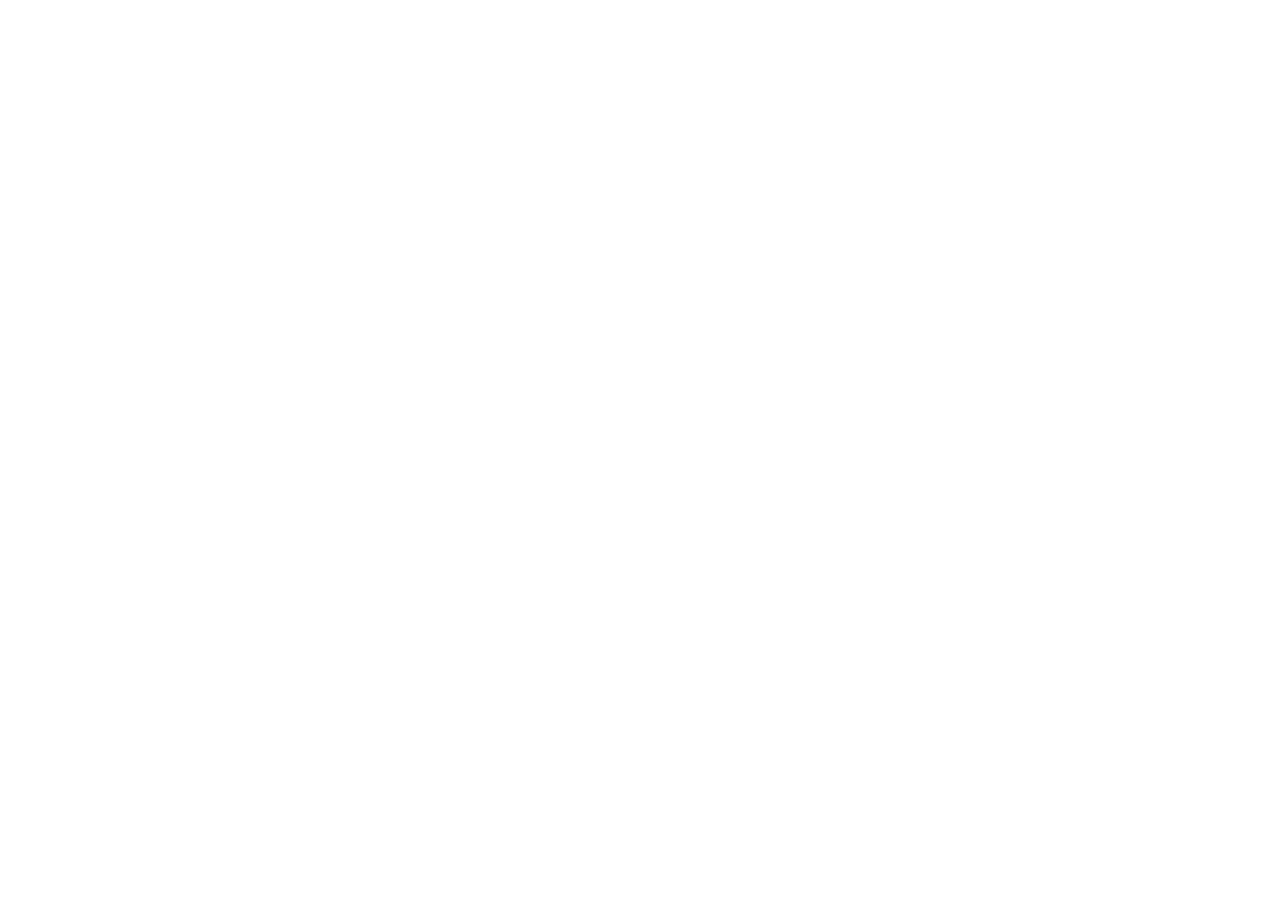
==== index.html @ f191fce3 "프로젝트 시작" ====
<!DOCTYPE html>
<html lang="ko">
  <head>
    <meta charset="UTF-8" />
    <meta name="viewport" content="width=device-width, initial-scale=1.0" />
    <link rel="stylesheet" href="./styles/index.css" />
    <title>MinuFlix</title>
  </head>
  <body>
    <div class="wrap">
      <header></header>

      <main></main>

      <footer></footer>
    </div>
  </body>
</html>
---- styles/index.css ----
@import url(./reset.css);
@import url(./variable.css);
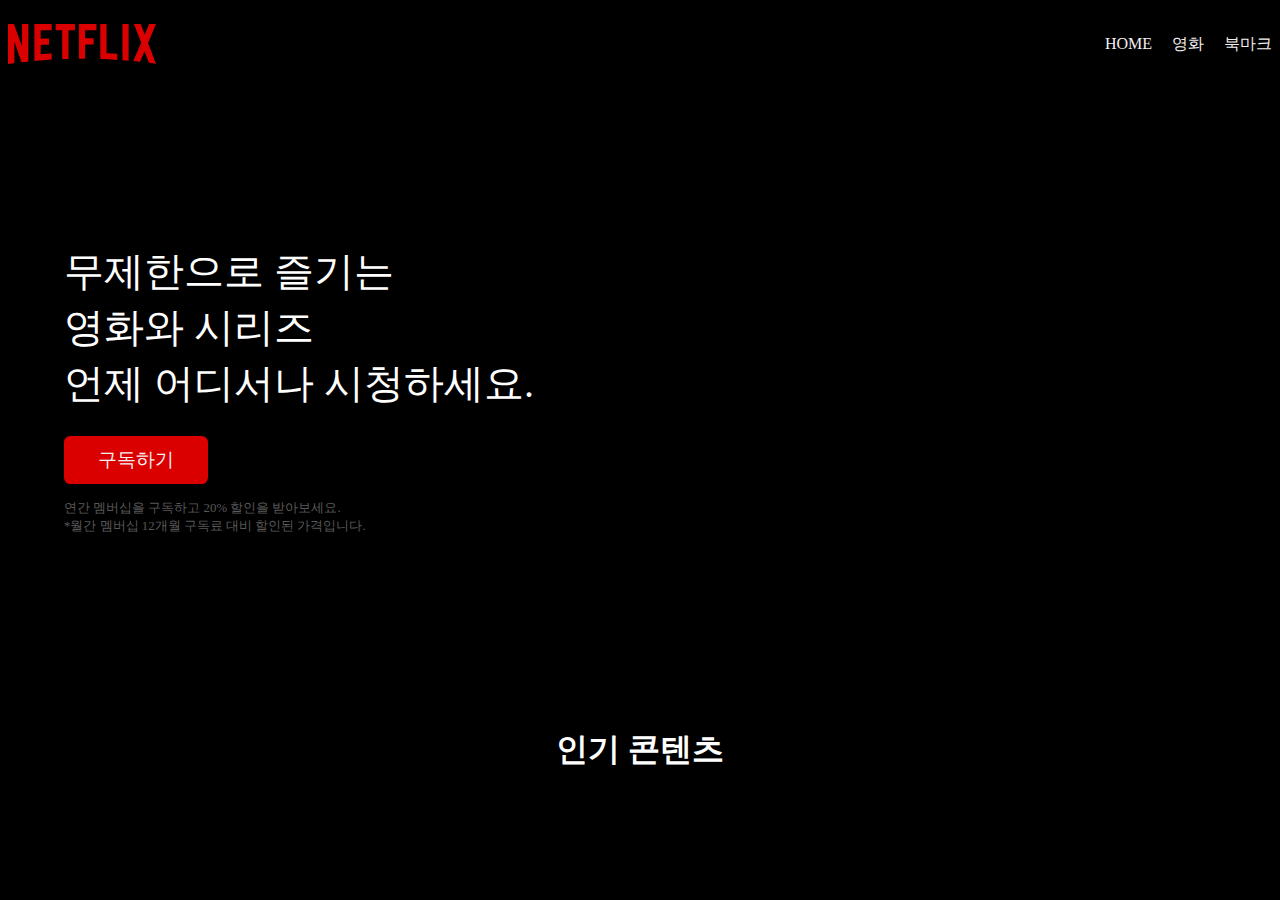
==== commit 0720f90b: "feat: 1일차 로드맵 구현" ====
--- a/index.html
+++ b/index.html
@@ -4,13 +4,77 @@
     <meta charset="UTF-8" />
     <meta name="viewport" content="width=device-width, initial-scale=1.0" />
     <link rel="stylesheet" href="./styles/index.css" />
+    <script defer src="./js/index.js" type="module"></script>
     <title>MinuFlix</title>
   </head>
   <body>
     <div class="wrap">
-      <header></header>
+      <header class="header">
+        <div>
+          <img
+            class="header__logo"
+            src="./images/netflix.svg"
+            alt="netflix-logo"
+          />
+        </div>
 
-      <main></main>
+        <nav>
+          <ul class="header__list">
+            <li>
+              <a class="header__list__item" href="/index.html" target="_self"
+                >HOME</a
+              >
+            </li>
+            <li>
+              <a
+                class="header__list__item"
+                href="/movieList.html"
+                target="_self"
+                >영화</a
+              >
+            </li>
+            <li>
+              <a
+                class="header__list__item"
+                href="/movieMark.html"
+                target="_self"
+                >북마크</a
+              >
+            </li>
+          </ul>
+        </nav>
+      </header>
+
+      <main>
+        <section class="hero">
+          <div class="hero__desc__container">
+            <p>무제한으로 즐기는</p>
+            <p>영화와 시리즈</p>
+            <p>언제 어디서나 시청하세요.</p>
+            <button class="hero__btn">구독하기</button>
+            <div class="hero__subscribe__desc">
+              <p>연간 멤버십을 구독하고 20% 할인을 받아보세요.</p>
+              <p>*월간 멤버십 12개월 구독료 대비 할인된 가격입니다.</p>
+            </div>
+          </div>
+        </section>
+
+        <section class="movie">
+          <div>
+            <h3 class="movie__top__rated">인기 콘텐츠</h3>
+            <div class="movie__group"></div>
+            <div class="trigger"></div>
+          </div>
+        </section>
+
+        <section>
+          <div>
+            <div></div>
+            <div></div>
+            <div></div>
+          </div>
+        </section>
+      </main>
 
       <footer></footer>
     </div>
--- a/styles/index.css
+++ b/styles/index.css
@@ -1,2 +1,15 @@
 @import url(./reset.css);
 @import url(./variable.css);
+@import url(./header.css);
+@import url(./main.css);
+
+body {
+  background-color: var(--dark-bg-color);
+  color: white;
+}
+
+.wrap {
+  max-width: 1280px;
+  width: 100%;
+  margin: 0 auto;
+}
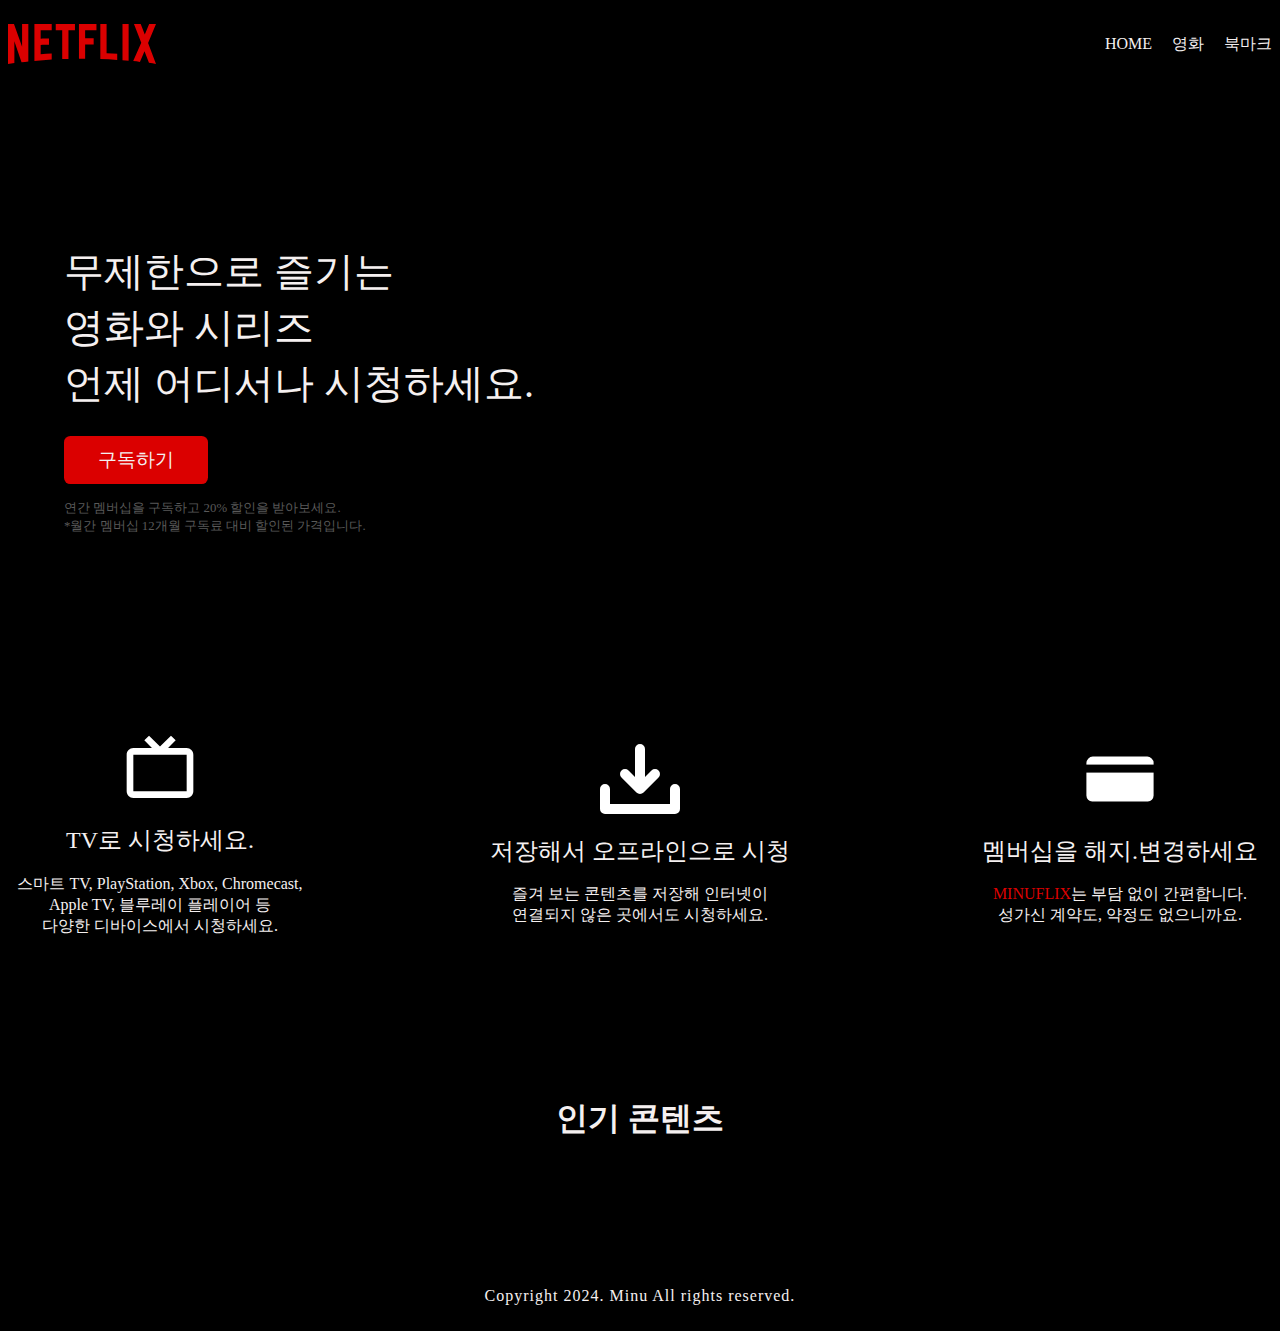
==== commit d8e4af9d: "feat: 2일차 로드맵 구현" ====
--- a/index.html
+++ b/index.html
@@ -59,6 +59,40 @@
           </div>
         </section>
 
+        <section class="subscription">
+          <div class="subscription__flex">
+            <div class="subscription__flex__item">
+              <img class="subscription__flex__img" src="./images/tv.svg" />
+              <p class="subscription__flex__title">TV로 시청하세요.</p>
+              <p class="subscription__flex__desc">
+                스마트 TV, PlayStation, Xbox, Chromecast, Apple TV, 블루레이
+                플레이어 등 다양한 디바이스에서 시청하세요.
+              </p>
+            </div>
+            <div class="subscription__flex__item">
+              <img
+                class="subscription__flex__img"
+                src="./images/download.svg"
+              />
+              <p class="subscription__flex__title">
+                저장해서 오프라인으로 시청
+              </p>
+              <p class="subscription__flex__desc">
+                즐겨 보는 콘텐츠를 저장해 인터넷이 연결되지 않은 곳에서도
+                시청하세요.
+              </p>
+            </div>
+            <div class="subscription__flex__item">
+              <img class="subscription__flex__img" src="./images/card.svg" />
+              <p class="subscription__flex__title">멤버십을 해지.변경하세요</p>
+              <p class="subscription__flex__desc">
+                <span>MINUFLIX</span>는 부담 없이 간편합니다. 성가신 계약도,
+                약정도 없으니까요.
+              </p>
+            </div>
+          </div>
+        </section>
+
         <section class="movie">
           <div>
             <h3 class="movie__top__rated">인기 콘텐츠</h3>
@@ -66,17 +100,11 @@
             <div class="trigger"></div>
           </div>
         </section>
-
-        <section>
-          <div>
-            <div></div>
-            <div></div>
-            <div></div>
-          </div>
-        </section>
       </main>
 
-      <footer></footer>
+      <footer>
+        <p class="copy">Copyright 2024. Minu All rights reserved.</p>
+      </footer>
     </div>
   </body>
 </html>
--- a/styles/index.css
+++ b/styles/index.css
@@ -2,10 +2,11 @@
 @import url(./variable.css);
 @import url(./header.css);
 @import url(./main.css);
+@import url(./footer.css);
+@import url(./detail.css);
 
 body {
   background-color: var(--dark-bg-color);
-  color: white;
 }
 
 .wrap {
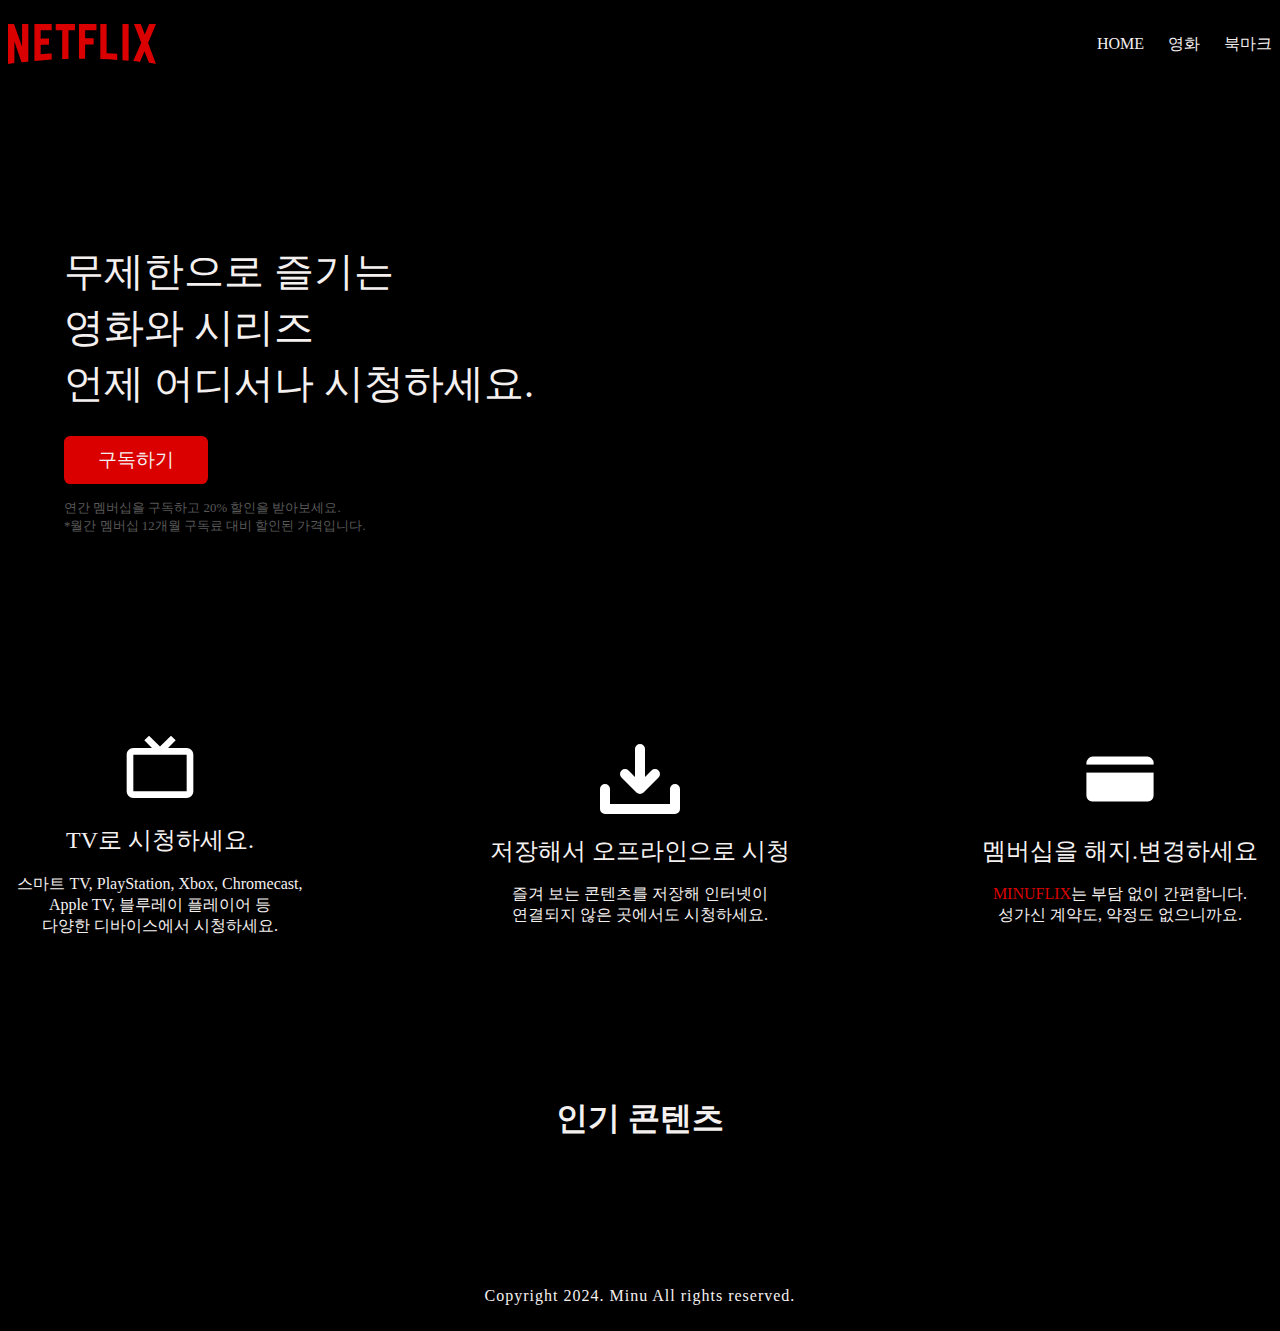
==== commit 3069927f: "feat: 4일차 로드맵 구현" ====
--- a/index.html
+++ b/index.html
@@ -4,7 +4,7 @@
     <meta charset="UTF-8" />
     <meta name="viewport" content="width=device-width, initial-scale=1.0" />
     <link rel="stylesheet" href="./styles/index.css" />
-    <script defer src="./js/index.js" type="module"></script>
+    <script src="./js/index.js" type="module"></script>
     <title>MinuFlix</title>
   </head>
   <body>
--- a/styles/index.css
+++ b/styles/index.css
@@ -4,6 +4,8 @@
 @import url(./main.css);
 @import url(./footer.css);
 @import url(./detail.css);
+@import url(./movieList.css);
+@import url(./movieMakr.css);
 
 body {
   background-color: var(--dark-bg-color);
